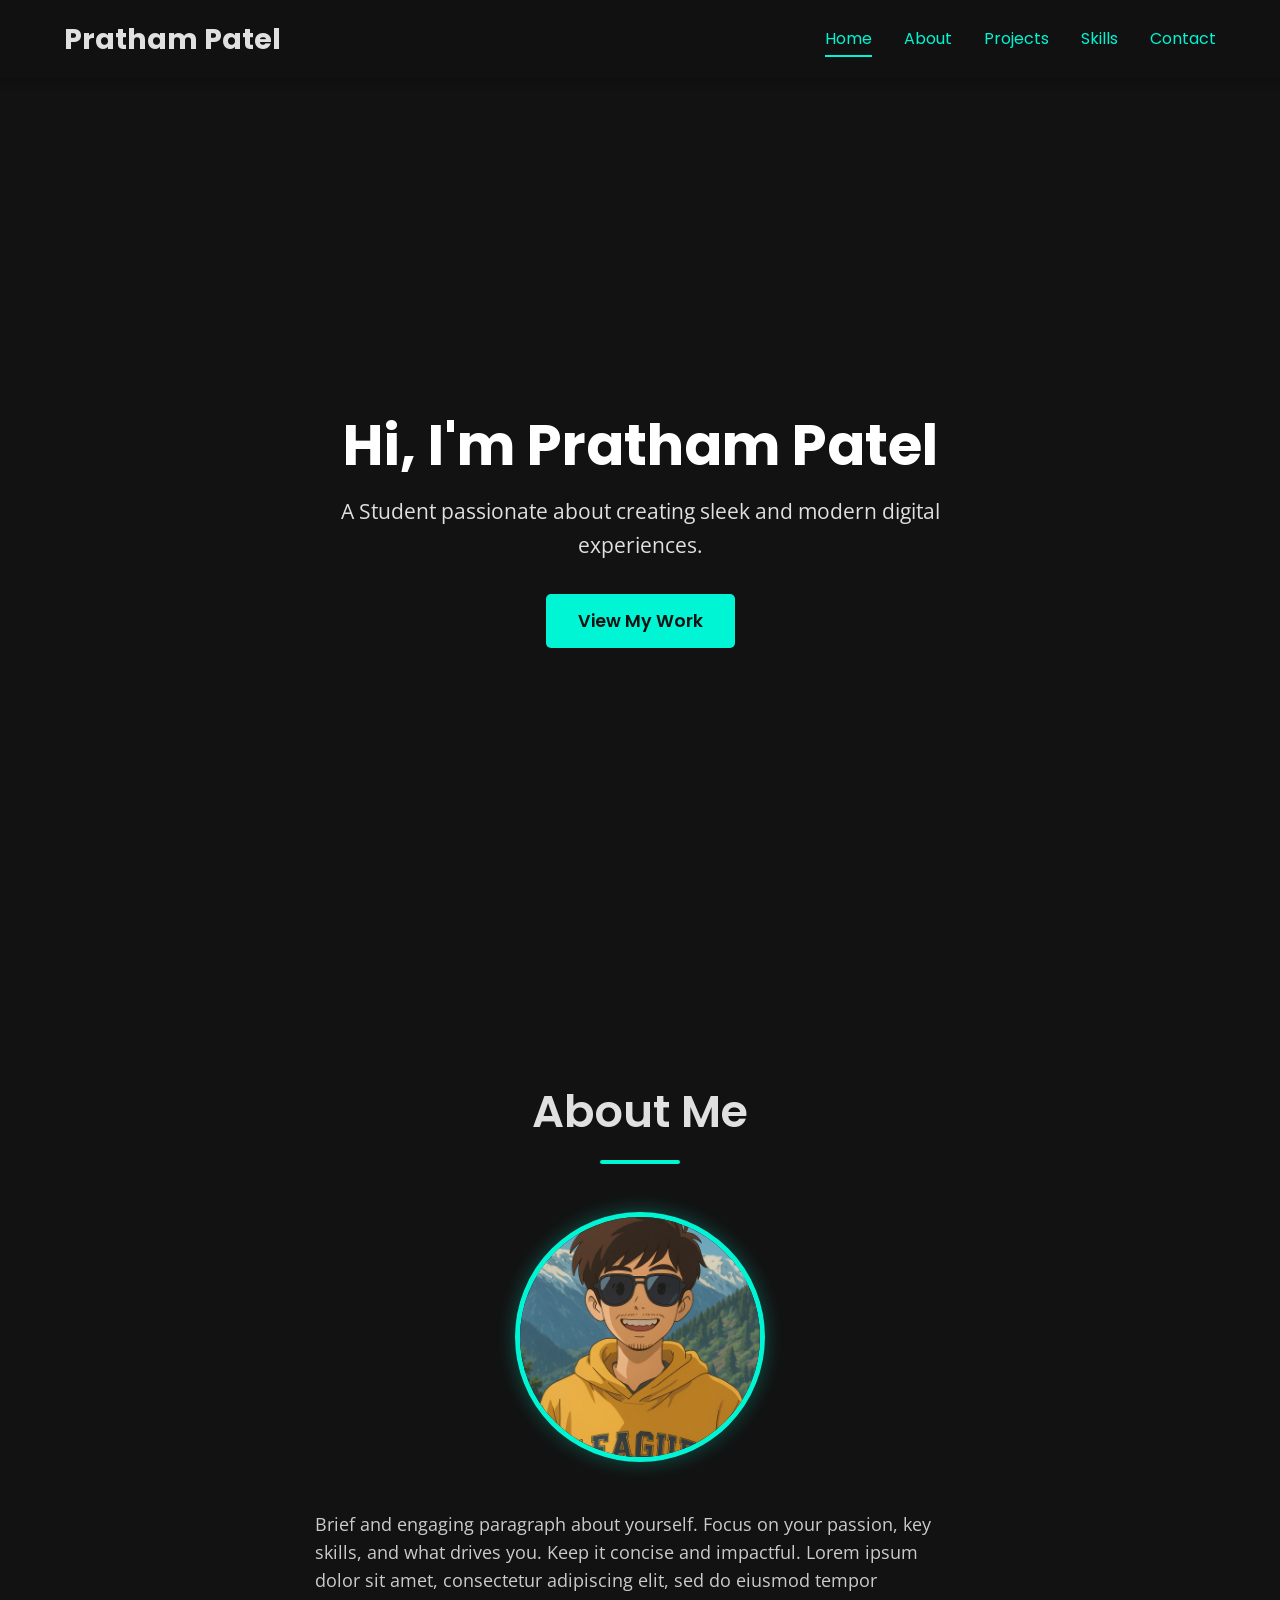
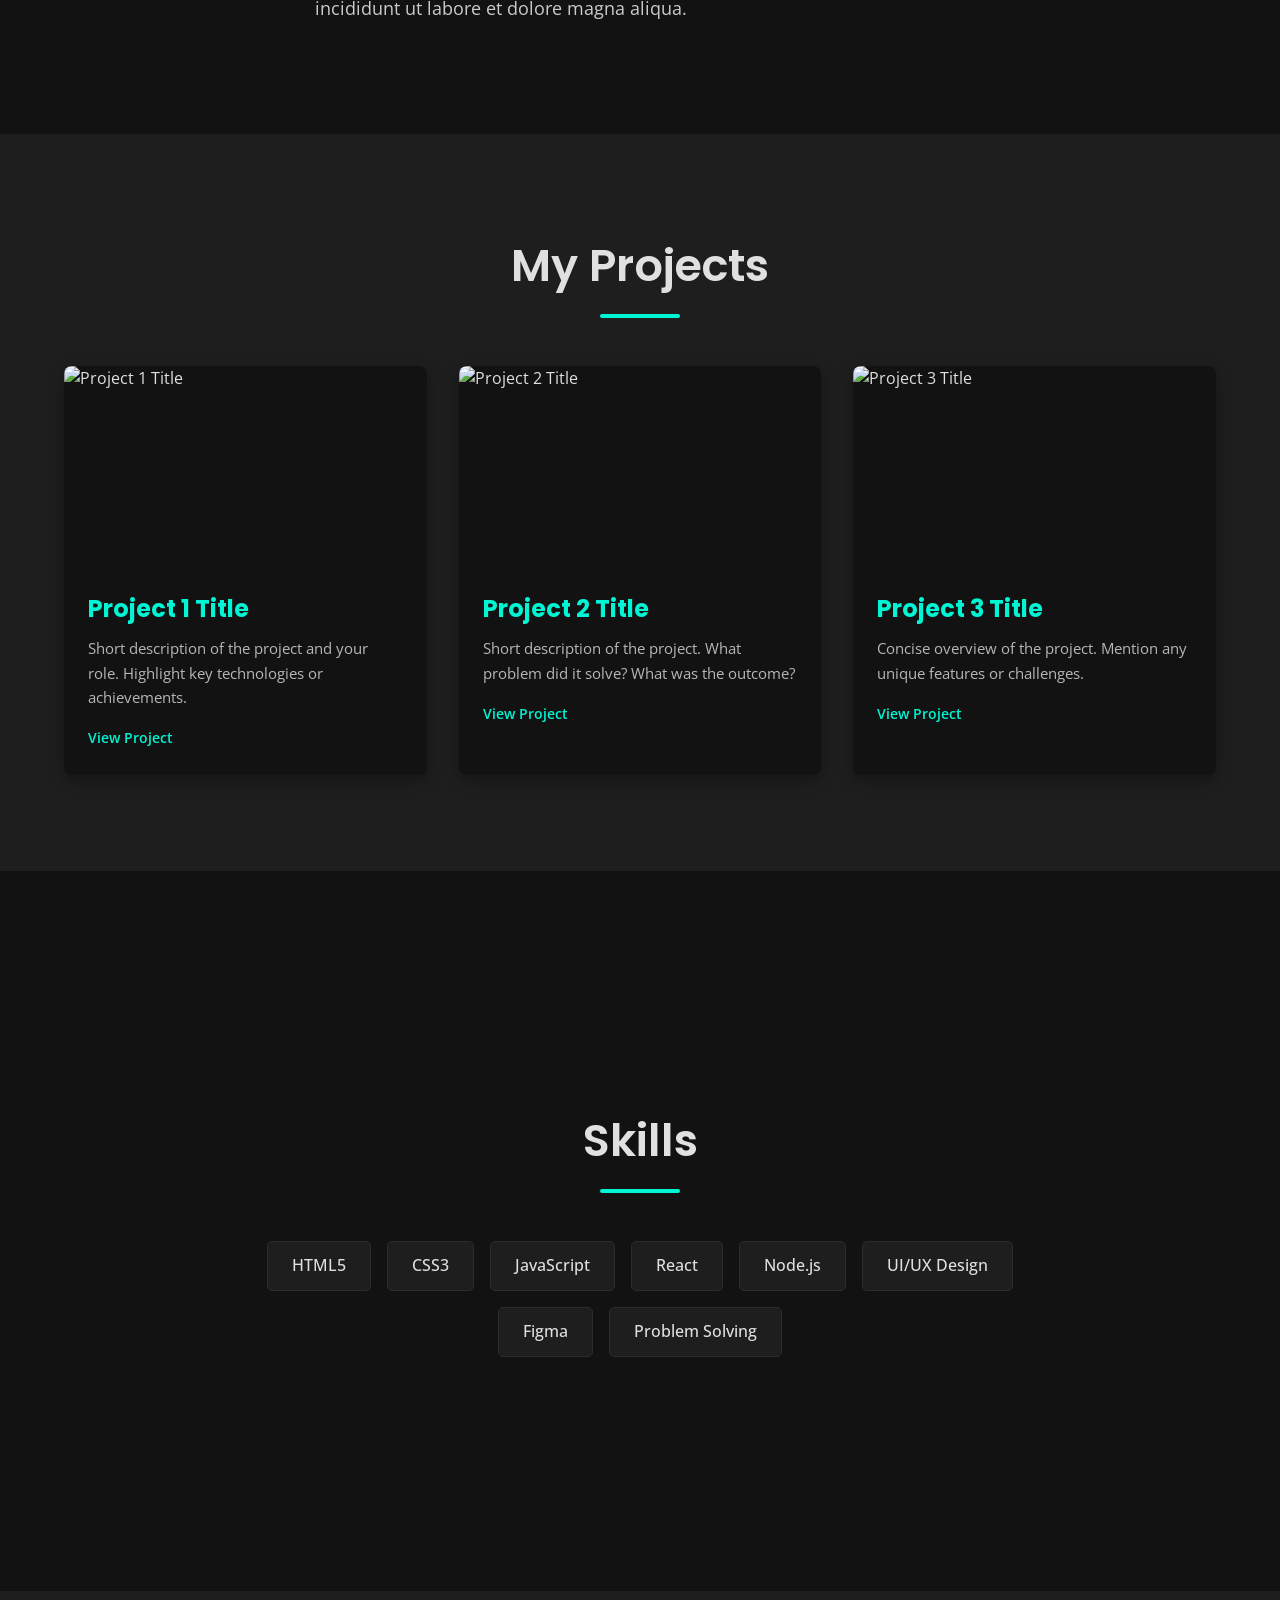
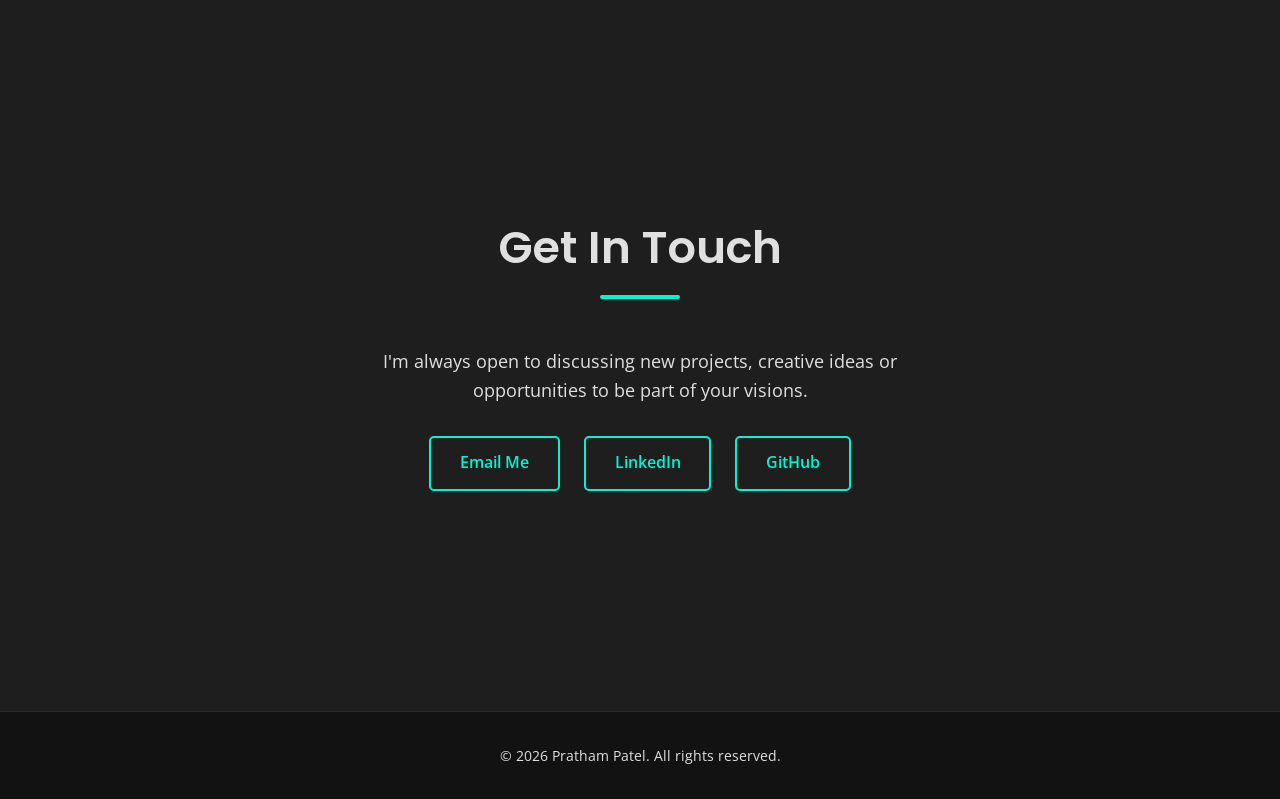
==== index.html @ e7c47de0 "Add files via upload" ====
<!DOCTYPE html>
<html lang="en">
<head>
    <meta charset="UTF-8">
    <meta name="viewport" content="width=device-width, initial-scale=1.0">
    <title>Pratham Patel - Portfolio</title>
    <link rel="stylesheet" href="style.css">
    <link href="https://fonts.googleapis.com/css2?family=Poppins:wght@300;400;600;700&family=Open+Sans:wght@300;400;600&display=swap" rel="stylesheet">
    <script src="https://kit.fontawesome.com/your-fontawesome-kit.js" crossorigin="anonymous"></script> </head>
<body>
    <header>
        <nav>
            <div class="logo">Pratham Patel</div>
            <ul>
                <li><a href="#hero">Home</a></li>
                <li><a href="#about">About</a></li>
                <li><a href="#projects">Projects</a></li>
                <li><a href="#skills">Skills</a></li>
                <li><a href="#contact">Contact</a></li>
            </ul>
        </nav>
    </header>

    <main>
        <section id="hero">
            <div class="hero-content">
                <h1 class="animated-text">Hi, I'm Pratham Patel</h1>
                <p class="animated-text-delay">A Student passionate about creating sleek and modern digital experiences.</p>
                <a href="#projects" class="cta-button">View My Work</a>
            </div>
        </section>

        <section id="about">
            <h2>About Me</h2>
            <div class="about-container">
                <div class="about-image">
                    <img src="logo.png  " alt="Pratham Patel"> </div>
                <div class="about-text">
                    <p>Brief and engaging paragraph about yourself. Focus on your passion, key skills, and what drives you. Keep it concise and impactful. Lorem ipsum dolor sit amet, consectetur adipiscing elit, sed do eiusmod tempor incididunt ut labore et dolore magna aliqua.</p>
                </div>
            </div>
        </section>

        <section id="projects">
            <h2>My Projects</h2>
            <div class="project-grid">
                <div class="project-card">
                    <img src="placeholder-project1.jpg" alt="Project 1 Title"> <div class="project-info">
                        <h3>Project 1 Title</h3>
                        <p>Short description of the project and your role. Highlight key technologies or achievements.</p>
                        <a href="#" target="_blank" class="project-link">View Project</a>
                    </div>
                </div>
                <div class="project-card">
                    <img src="placeholder-project2.jpg" alt="Project 2 Title"> <div class="project-info">
                        <h3>Project 2 Title</h3>
                        <p>Short description of the project. What problem did it solve? What was the outcome?</p>
                        <a href="#" target="_blank" class="project-link">View Project</a>
                    </div>
                </div>
                <div class="project-card">
                    <img src="placeholder-project3.jpg" alt="Project 3 Title"> <div class="project-info">
                        <h3>Project 3 Title</h3>
                        <p>Concise overview of the project. Mention any unique features or challenges.</p>
                        <a href="#" target="_blank" class="project-link">View Project</a>
                    </div>
                </div>
                </div>
        </section>

        <section id="skills">
            <h2>Skills</h2>
            <div class="skills-container">
                <ul>
                    <li>HTML5</li>
                    <li>CSS3</li>
                    <li>JavaScript</li>
                    <li>React</li> <li>Node.js</li>
                    <li>UI/UX Design</li>
                    <li>Figma</li>
                    <li>Problem Solving</li>
                </ul>
                </div>
        </section>

        <section id="contact">
            <h2>Get In Touch</h2>
            <p>I'm always open to discussing new projects, creative ideas or opportunities to be part of your visions.</p>
            <div class="contact-methods">
                 <a href="mailto:youremail@example.com" class="contact-button">Email Me</a>
                 <a href="https://www.linkedin.com/in/yourprofile/" target="_blank" class="contact-button">LinkedIn</a>
                 <a href="https://github.com/yourusername" target="_blank" class="contact-button">GitHub</a>
                 </div>
        </section>
    </main>

    <footer>
        <p>&copy; <span id="currentYear"></span> Pratham Patel. All rights reserved.</p>
    </footer>

    <script src="script.js"></script>
</body>
</html>
---- style.css ----
:root {
    --bg-color: #121212; /* Very dark grey */
    --primary-text-color: #E0E0E0; /* Light grey */
    --accent-color: #00F5D4; /* Teal - choose your accent */
    --secondary-bg-color: #1E1E1E; /* Slightly lighter dark grey for cards/sections */
    --border-color: #2C2C2C; /* Subtle borders */
    --heading-font: 'Poppins', sans-serif;
    --body-font: 'Open Sans', sans-serif;
}

* {
    margin: 0;
    padding: 0;
    box-sizing: border-box;
    scroll-behavior: smooth;
}

body {
    font-family: var(--body-font);
    background-color: var(--bg-color);
    color: var(--primary-text-color);
    line-height: 1.6;
}

a {
    color: var(--accent-color);
    text-decoration: none;
    transition: color 0.3s ease;
}

a:hover {
    color: #ffffff; /* Or a slightly lighter shade of accent */
}

ul {
    list-style: none;
}

img {
    max-width: 100%;
    height: auto;
    display: block;
}

header {
    background-color: rgba(18, 18, 18, 0.8); /* Slightly transparent */
    backdrop-filter: blur(10px); /* Frosted glass effect */
    padding: 1rem 5%;
    position: fixed;
    width: 100%;
    top: 0;
    left: 0;
    z-index: 1000;
    box-shadow: 0 2px 10px rgba(0, 0, 0, 0.3);
}

nav {
    display: flex;
    justify-content: space-between;
    align-items: center;
}

nav .logo {
    font-family: var(--heading-font);
    font-size: 1.8rem;
    font-weight: 700;
    color: var(--primary-text-color);
}

nav ul {
    display: flex;
}

nav ul li {
    margin-left: 2rem;
}

nav ul li a {
    font-family: var(--heading-font);
    font-weight: 400;
    font-size: 1rem;
}

nav ul li a:hover, nav ul li a.active {
    color: var(--accent-color);
    border-bottom: 2px solid var(--accent-color);
    padding-bottom: 5px;
}


main {
    padding-top: 80px; /* Adjust based on header height */
}

section {
    padding: 6rem 5%;
    min-height: 80vh; /* Ensure sections are substantial */
    display: flex;
    flex-direction: column;
    justify-content: center;
    align-items: center;
    text-align: center;
}

section:nth-child(odd) {
     background-color: var(--secondary-bg-color);
}

section h2 {
    font-family: var(--heading-font);
    font-size: 2.8rem;
    font-weight: 600;
    margin-bottom: 3rem;
    position: relative;
    padding-bottom: 1rem;
}

section h2::after {
    content: '';
    position: absolute;
    bottom: 0;
    left: 50%;
    transform: translateX(-50%);
    width: 80px;
    height: 4px;
    background-color: var(--accent-color);
    border-radius: 2px;
}

/* Hero Section */
#hero {
    background: linear-gradient(rgba(18, 18, 18, 0.7), rgba(18, 18, 18, 0.9)), url('placeholder-hero-bg.jpg') no-repeat center center/cover; /* Replace with a subtle dark background image if desired */
    min-height: 100vh;
    color: #fff;
}

.hero-content {
    max-width: 800px;
}

.hero-content h1 {
    font-family: var(--heading-font);
    font-size: 3.5rem;
    font-weight: 700;
    margin-bottom: 1rem;
    line-height: 1.2;
}

.hero-content p {
    font-size: 1.3rem;
    margin-bottom: 2rem;
    max-width: 600px;
    margin-left: auto;
    margin-right: auto;
    color: var(--primary-text-color);
    opacity: 0.9;
}

.cta-button {
    font-family: var(--heading-font);
    background-color: var(--accent-color);
    color: var(--bg-color);
    padding: 0.8rem 2rem;
    border-radius: 5px;
    font-size: 1.1rem;
    font-weight: 600;
    transition: background-color 0.3s ease, transform 0.3s ease;
    display: inline-block;
}

.cta-button:hover {
    background-color: #fff; /* Or a lighter accent */
    color: var(--bg-color);
    transform: translateY(-3px);
}

/* Animated Text (Hero) */
.animated-text {
    opacity: 0;
    transform: translateY(20px);
    animation: fadeInUp 0.8s ease forwards;
}

.animated-text-delay {
    opacity: 0;
    transform: translateY(20px);
    animation: fadeInUp 0.8s ease 0.4s forwards; /* Delay this animation */
}

@keyframes fadeInUp {
    to {
        opacity: 1;
        transform: translateY(0);
    }
}


/* About Section */
.about-container {
    display: flex;
    flex-direction: column;
    align-items: center;
    gap: 3rem;
    max-width: 900px;
}

.about-image img {
    width: 250px; /* Adjust as needed */
    height: 250px;
    border-radius: 50%;
    object-fit: cover;
    border: 5px solid var(--accent-color);
    box-shadow: 0 0 20px rgba(0, 245, 212, 0.3); /* Glow effect with accent color */
}

.about-text {
    text-align: left; /* Or center if you prefer */
    max-width: 650px;
}

.about-text p {
    font-size: 1.1rem;
    color: var(--primary-text-color);
    opacity: 0.9;
    margin-bottom: 1rem;
}


/* Projects Section */
.project-grid {
    display: grid;
    grid-template-columns: repeat(auto-fit, minmax(300px, 1fr));
    gap: 2rem;
    width: 100%;
    max-width: 1200px;
}

.project-card {
    background-color: var(--bg-color); /* Slightly darker than the section bg */
    border-radius: 8px;
    overflow: hidden;
    box-shadow: 0 5px 15px rgba(0, 0, 0, 0.3);
    transition: transform 0.3s ease, box-shadow 0.3s ease;
    text-align: left;
}

.project-card:hover {
    transform: translateY(-10px);
    box-shadow: 0 10px 25px rgba(0, 0, 0, 0.5);
}

.project-card img {
    width: 100%;
    height: 200px;
    object-fit: cover;
}

.project-info {
    padding: 1.5rem;
}

.project-info h3 {
    font-family: var(--heading-font);
    font-size: 1.5rem;
    margin-bottom: 0.5rem;
    color: var(--accent-color);
}

.project-info p {
    font-size: 0.95rem;
    margin-bottom: 1rem;
    color: var(--primary-text-color);
    opacity: 0.8;
}

.project-link {
    font-weight: 600;
    font-size: 0.9rem;
    display: inline-block;
    border-bottom: 2px solid transparent;
}

.project-link:hover {
    border-bottom-color: var(--accent-color);
}

/* Skills Section */
.skills-container {
    max-width: 800px;
}

.skills-container ul {
    display: flex;
    flex-wrap: wrap;
    justify-content: center;
    gap: 1rem;
}

.skills-container li {
    background-color: var(--secondary-bg-color);
    padding: 0.7rem 1.5rem;
    border-radius: 5px;
    font-size: 1rem;
    font-weight: 500;
    border: 1px solid var(--border-color);
    transition: background-color 0.3s ease, color 0.3s ease, border-color 0.3s ease;
}

.skills-container li:hover {
    background-color: var(--accent-color);
    color: var(--bg-color);
    border-color: var(--accent-color);
}

.fade-in-hidden {
    opacity: 0;
    transform: translateY(30px);
    transition: opacity 0.8s ease-out, transform 0.8s ease-out;
}

.fade-in-visible {
    opacity: 1;
    transform: translateY(0);
}



/* Contact Section */
#contact p {
    max-width: 600px;
    margin-bottom: 2rem;
    font-size: 1.1rem;
}

.contact-methods {
    display: flex;
    flex-wrap: wrap;
    gap: 1.5rem;
    justify-content: center;
}

.contact-button {
    background-color: transparent;
    color: var(--accent-color);
    padding: 0.8rem 1.8rem;
    border: 2px solid var(--accent-color);
    border-radius: 5px;
    font-size: 1rem;
    font-weight: 600;
    transition: background-color 0.3s ease, color 0.3s ease, transform 0.3s ease;
}

.contact-button:hover {
    background-color: var(--accent-color);
    color: var(--bg-color);
    transform: translateY(-3px);
}


/* Footer */
footer {
    text-align: center;
    padding: 2rem 5%;
    background-color: var(--bg-color);
    border-top: 1px solid var(--border-color);
    font-size: 0.9rem;
}


/* Responsive Design */
@media (max-width: 768px) {
    header {
        padding: 1rem 3%;
    }

    nav {
        flex-direction: column; /* Stack logo and links on small screens if needed, or implement a burger menu */
    }

    nav ul {
        margin-top: 1rem; /* If stacking */
        /* Or implement burger menu logic here */
    }

    nav ul li {
        margin: 0 0.8rem; /* Adjust spacing for smaller screens */
    }

    section {
        padding: 4rem 3%;
    }

    section h2 {
        font-size: 2.2rem;
    }

    .hero-content h1 {
        font-size: 2.5rem;
    }

    .hero-content p {
        font-size: 1.1rem;
    }

    .about-container {
        flex-direction: column;
        text-align: center;
    }
    .about-text {
        text-align: center;
    }

    .project-grid {
        grid-template-columns: 1fr; /* Stack projects on smaller screens */
    }
}

@media (max-width: 480px) {
    nav .logo {
        font-size: 1.5rem;
    }
    nav ul li {
        margin: 0 0.5rem;
        font-size: 0.9rem;
    }
    .hero-content h1 {
        font-size: 2rem;
    }
    .hero-content p {
        font-size: 1rem;
    }
    section h2 {
        font-size: 1.8rem;
    }
    .cta-button, .contact-button {
        padding: 0.7rem 1.5rem;
        font-size: 0.95rem;
    }
}
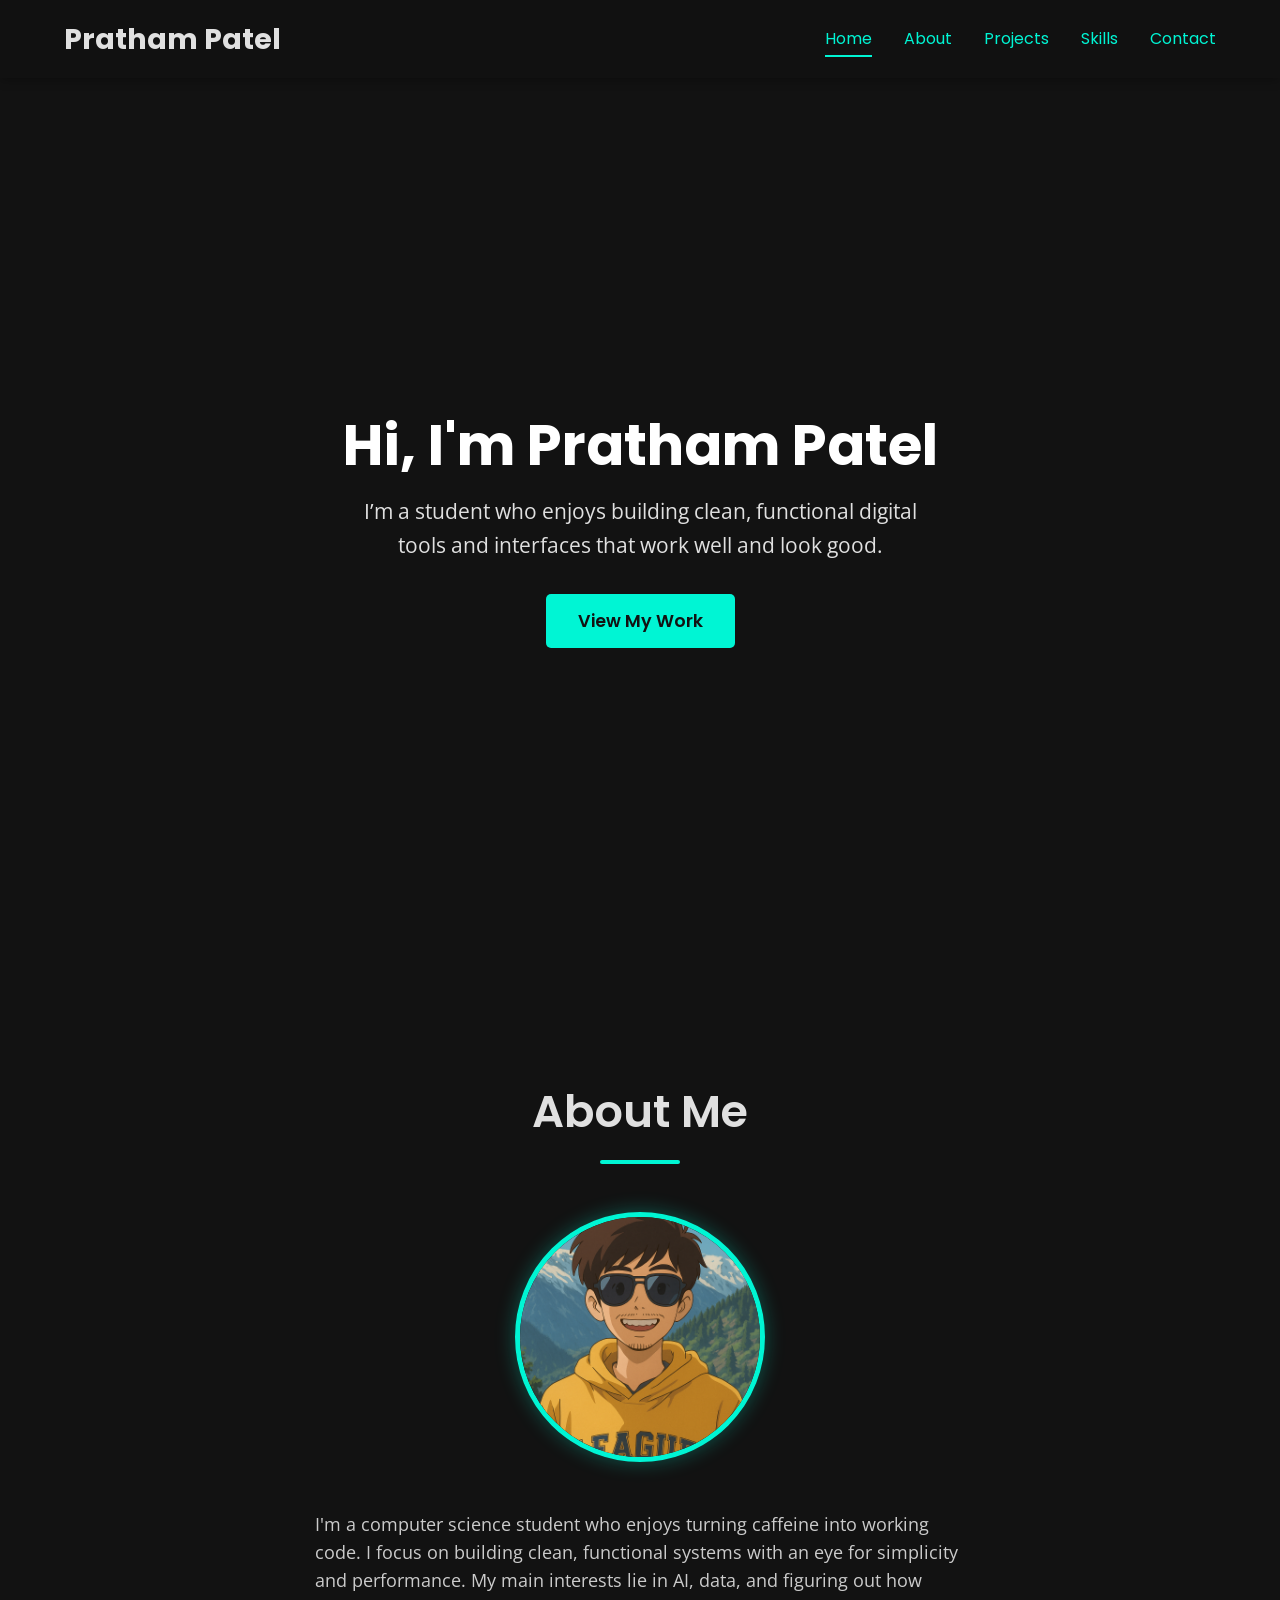
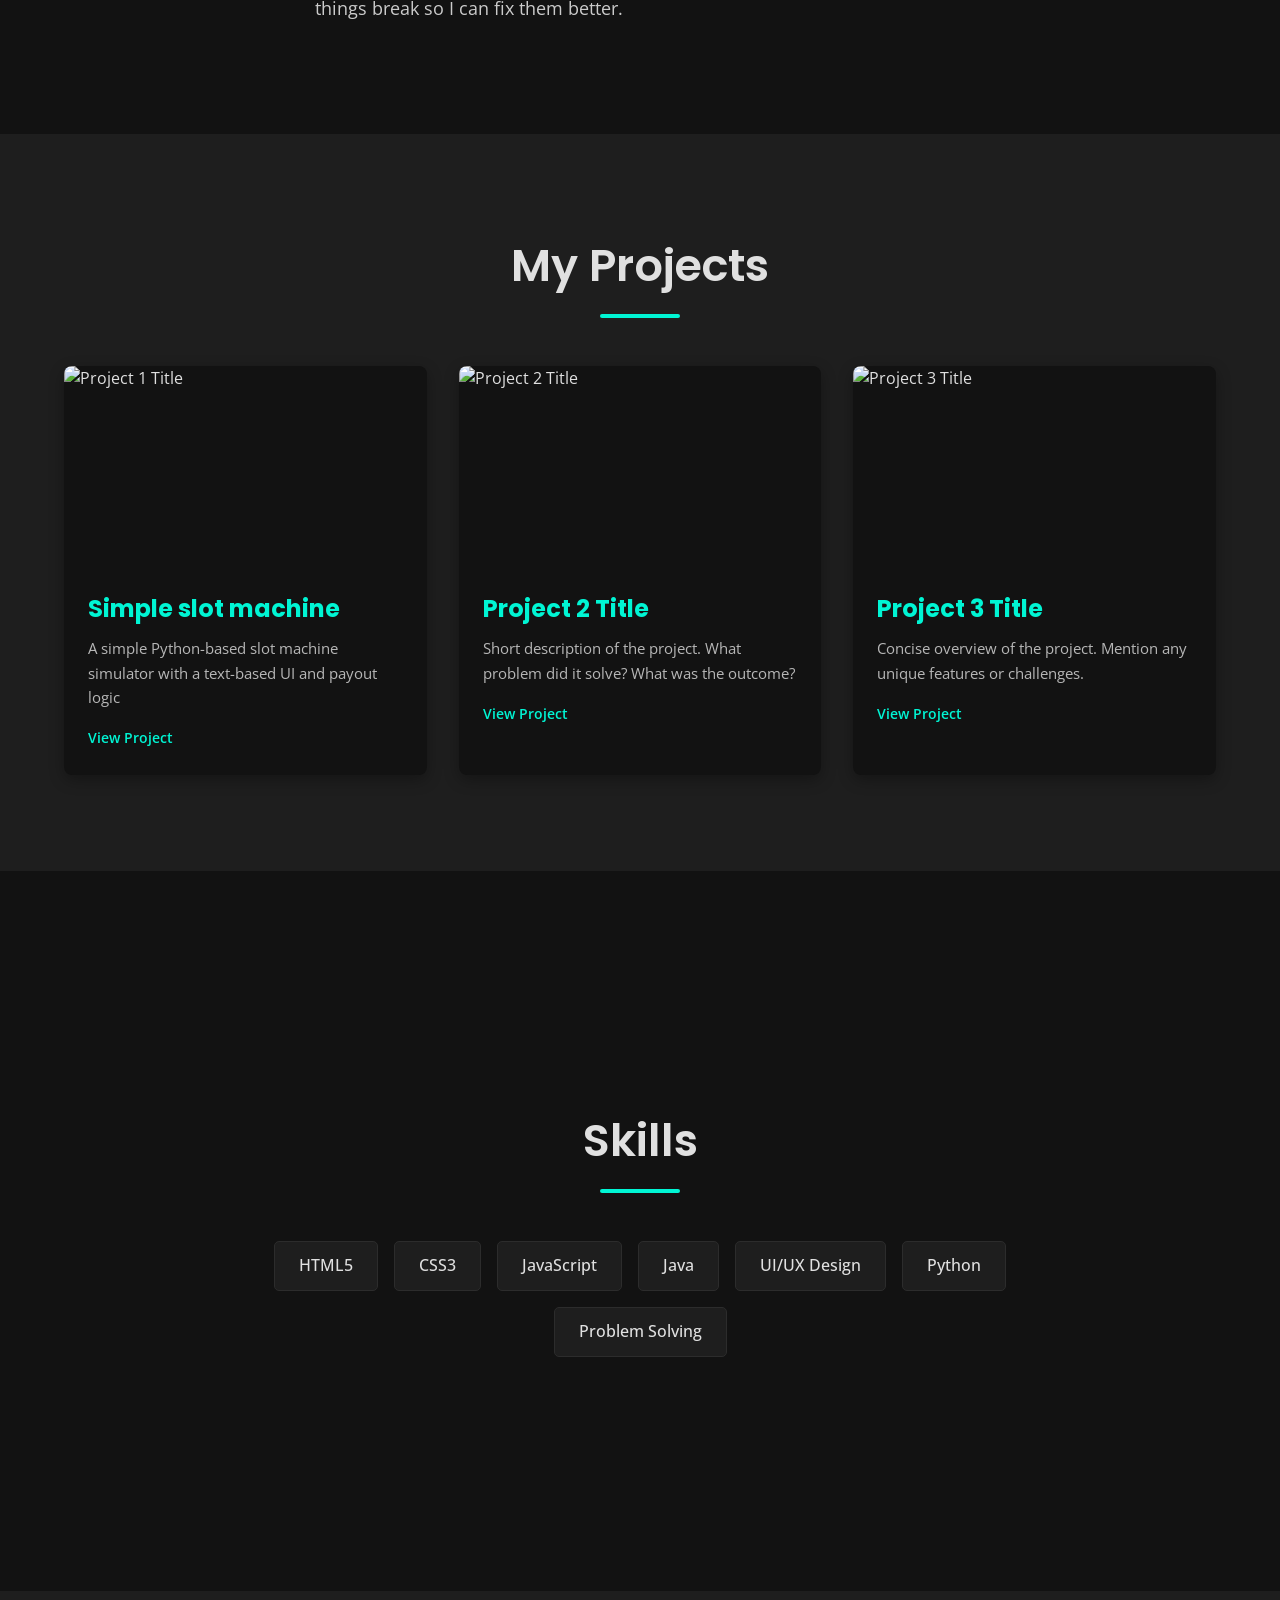
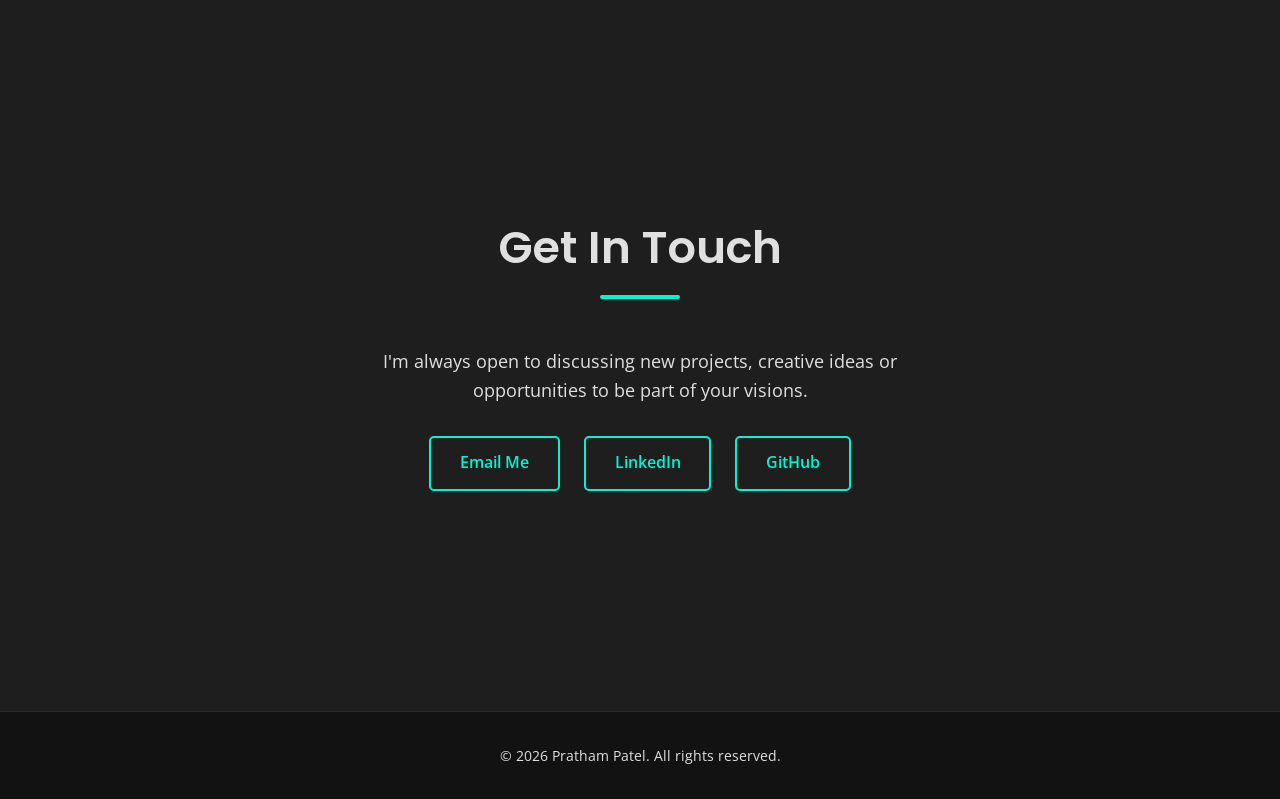
==== commit 7b35def7: "Edited some personal info" ====
--- a/index.html
+++ b/index.html
@@ -25,7 +25,7 @@
         <section id="hero">
             <div class="hero-content">
                 <h1 class="animated-text">Hi, I'm Pratham Patel</h1>
-                <p class="animated-text-delay">A Student passionate about creating sleek and modern digital experiences.</p>
+                <p class="animated-text-delay">I’m a student who enjoys building clean, functional digital tools and interfaces that work well and look good.</p>
                 <a href="#projects" class="cta-button">View My Work</a>
             </div>
         </section>
@@ -36,7 +36,7 @@
                 <div class="about-image">
                     <img src="logo.png  " alt="Pratham Patel"> </div>
                 <div class="about-text">
-                    <p>Brief and engaging paragraph about yourself. Focus on your passion, key skills, and what drives you. Keep it concise and impactful. Lorem ipsum dolor sit amet, consectetur adipiscing elit, sed do eiusmod tempor incididunt ut labore et dolore magna aliqua.</p>
+                    <p>I'm a computer science student who enjoys turning caffeine into working code. I focus on building clean, functional systems with an eye for simplicity and performance. My main interests lie in AI, data, and figuring out how things break so I can fix them better.</p>
                 </div>
             </div>
         </section>
@@ -46,8 +46,8 @@
             <div class="project-grid">
                 <div class="project-card">
                     <img src="placeholder-project1.jpg" alt="Project 1 Title"> <div class="project-info">
-                        <h3>Project 1 Title</h3>
-                        <p>Short description of the project and your role. Highlight key technologies or achievements.</p>
+                        <h3>Simple slot machine</h3>
+                        <p>A simple Python-based slot machine simulator with a text-based UI and payout logic</p>
                         <a href="#" target="_blank" class="project-link">View Project</a>
                     </div>
                 </div>
@@ -75,9 +75,9 @@
                     <li>HTML5</li>
                     <li>CSS3</li>
                     <li>JavaScript</li>
-                    <li>React</li> <li>Node.js</li>
+                    <li>Java</li>
                     <li>UI/UX Design</li>
-                    <li>Figma</li>
+                    <li>Python</li>
                     <li>Problem Solving</li>
                 </ul>
                 </div>
@@ -87,9 +87,9 @@
             <h2>Get In Touch</h2>
             <p>I'm always open to discussing new projects, creative ideas or opportunities to be part of your visions.</p>
             <div class="contact-methods">
-                 <a href="mailto:youremail@example.com" class="contact-button">Email Me</a>
-                 <a href="https://www.linkedin.com/in/yourprofile/" target="_blank" class="contact-button">LinkedIn</a>
-                 <a href="https://github.com/yourusername" target="_blank" class="contact-button">GitHub</a>
+                 <a href="mailto:prathaminluck@gmail.com" class="contact-button">Email Me</a>
+                 <a href="https://www.linkedin.com/in/pratham-patel-b3862936a/" target="_blank" class="contact-button">LinkedIn</a>
+                 <a href="https://github.com/sadisticbrew" target="_blank" class="contact-button">GitHub</a>
                  </div>
         </section>
     </main>
